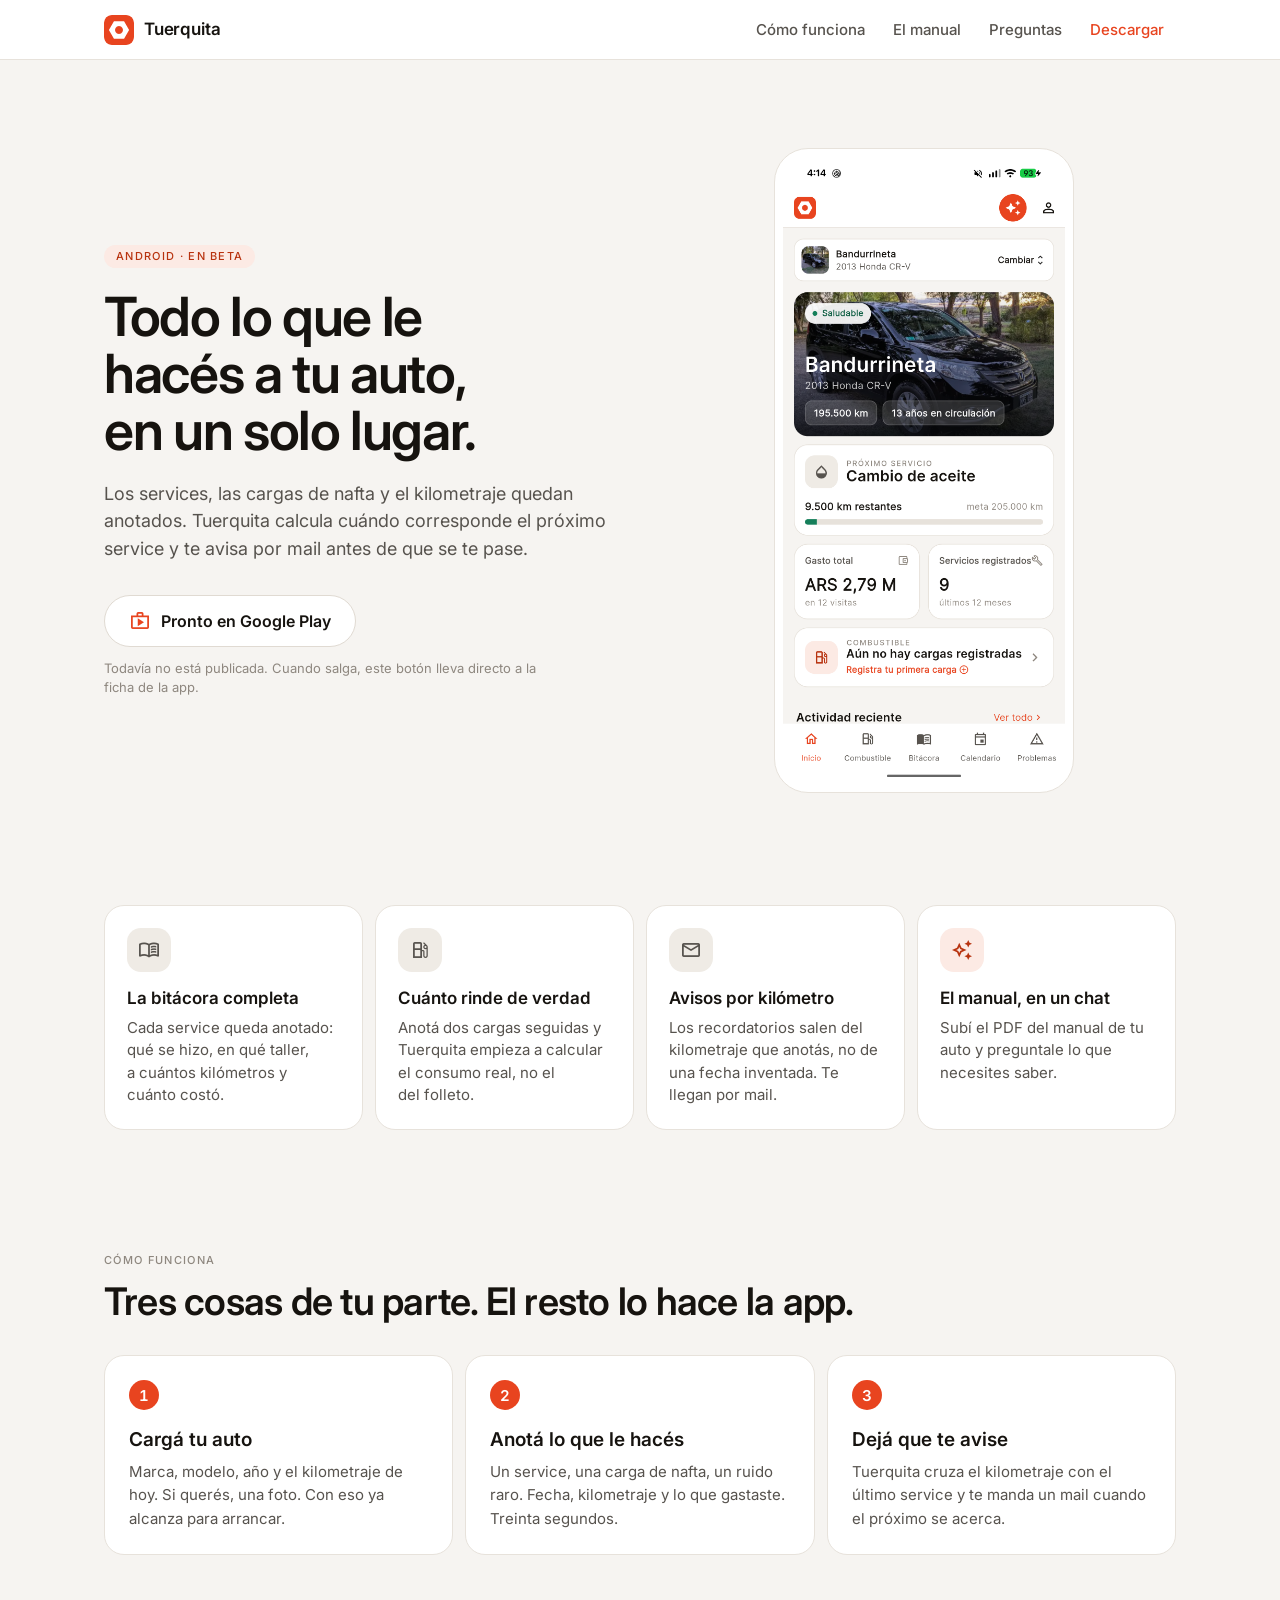
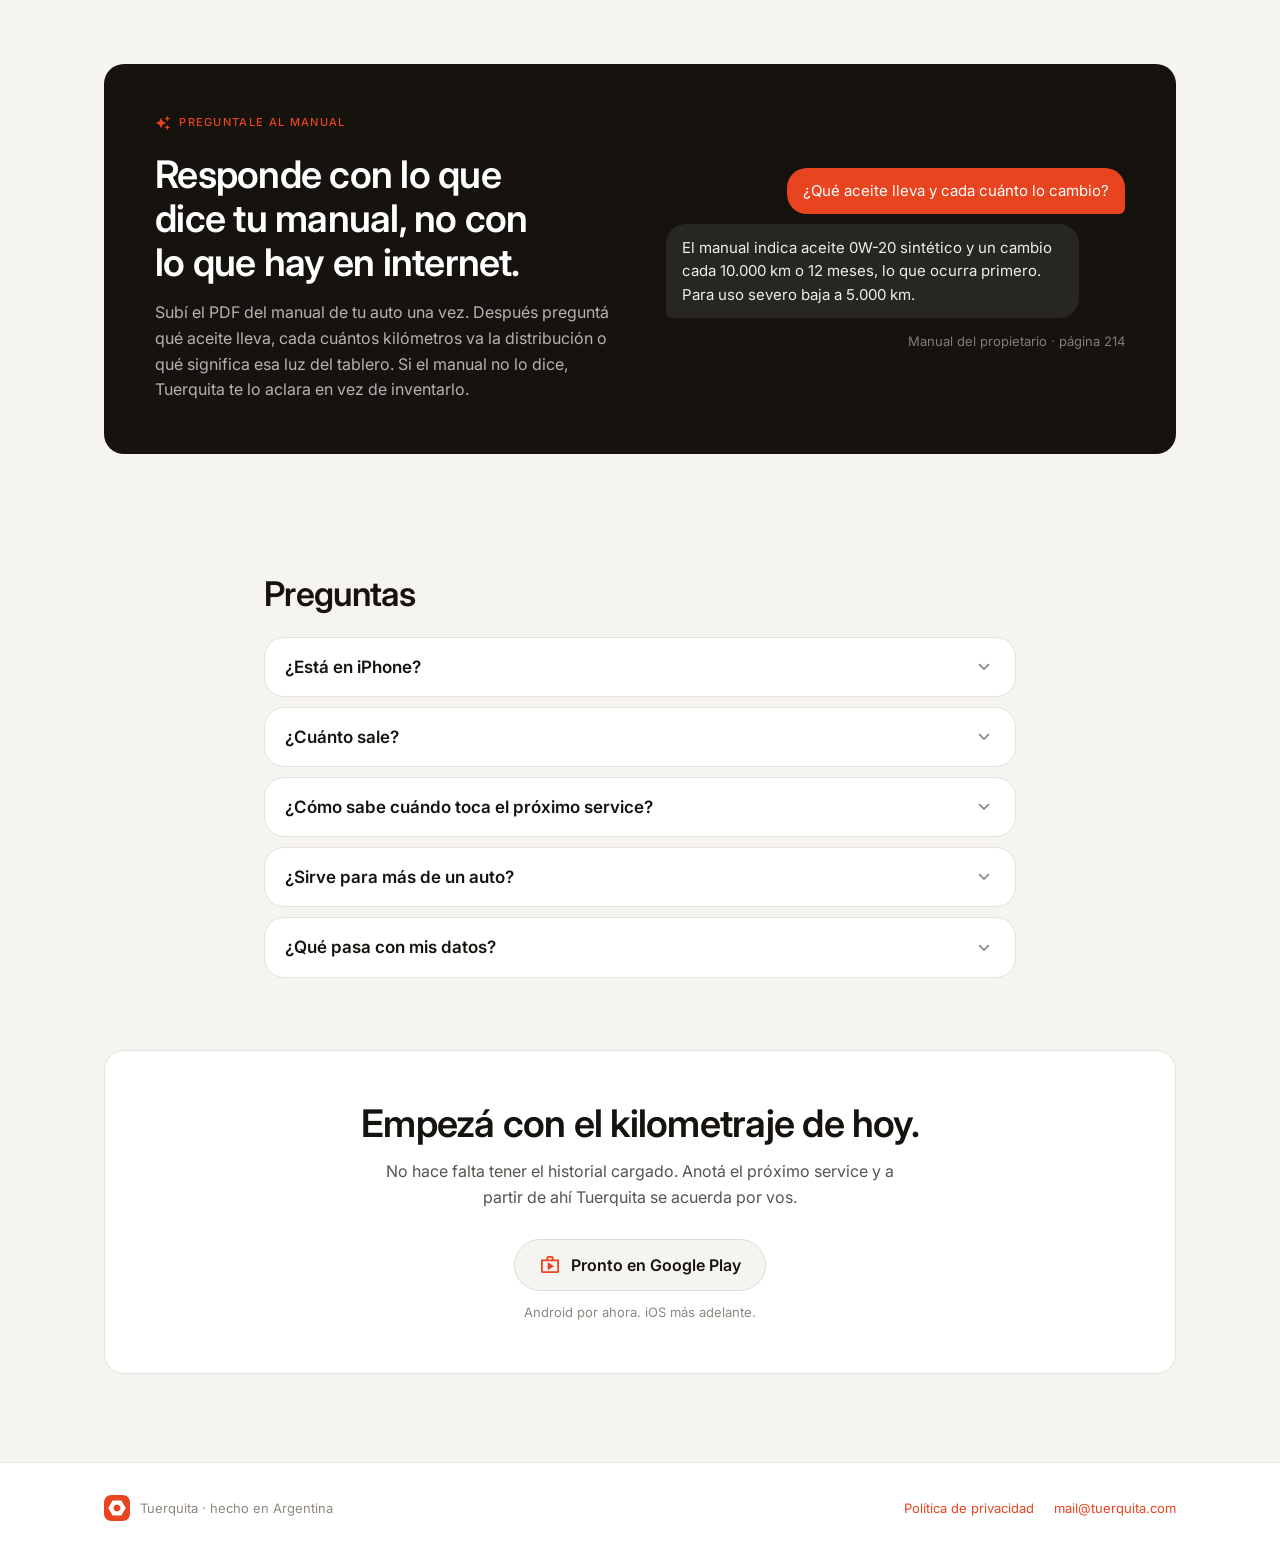
==== index.html @ f05c5389 "Add privacy policy page, robots.txt, and sitemap.xml - Created a new privacy policy page (privacidad" ====
<!DOCTYPE html>
<html lang="es-AR">
<head>
<meta charset="utf-8">
<meta name="viewport" content="width=device-width, initial-scale=1">
<title>Tuerquita — el mantenimiento de tu auto, en un solo lugar</title>
<meta name="description" content="Tuerquita anota los services, las cargas de nafta y el kilometraje de tu auto, te avisa por mail cuándo corresponde el próximo service y responde tus dudas con el manual que subís vos. App para Android.">
<link rel="canonical" href="https://tuerquita.com/">
<meta property="og:type" content="website">
<meta property="og:site_name" content="Tuerquita">
<meta property="og:title" content="Tuerquita — el mantenimiento de tu auto, en un solo lugar">
<meta property="og:description" content="Tuerquita anota los services, las cargas de nafta y el kilometraje de tu auto, te avisa por mail cuándo corresponde el próximo service y responde tus dudas con el manual que subís vos. App para Android.">
<meta property="og:image" content="https://tuerquita.com/assets/app_icon.png">
<meta property="og:locale" content="es_AR">
<meta name="twitter:card" content="summary">
<meta name="theme-color" content="#E8441F">
<link rel="icon" href="assets/logo.svg">
<link rel="apple-touch-icon" href="assets/app_icon.png">
<link rel="stylesheet" href="css/styles.css">
<style>
  html { scroll-behavior: smooth; }
  body { margin: 0; background: var(--bg-page); color: var(--text-primary); font-family: var(--font-sans); -webkit-font-smoothing: antialiased; }
  a { color: var(--text-link); text-decoration: none; }
  a:hover { color: var(--tq-brand-pressed); }
  img { max-width: 100%; }
  nav a:hover, footer a:hover { color: var(--tq-brand-pressed); }
  [data-faq] > div:first-child:hover { background: var(--tq-canvas); }
  [data-cta="play"] a:hover { background: var(--action-primary-bg-pressed); color: var(--action-primary-fg); }
</style>
</head>
<body>
<div style="min-height: 100vh; background: var(--bg-page)">

  <header style="position: sticky; top: 0; z-index: 20; background: var(--surface-card); border-bottom: 1px solid var(--border-default)">
    <div style="max-width: 1120px; margin: 0 auto; padding: 12px 24px; display: flex; align-items: center; justify-content: space-between; gap: 24px">
      <a href="#" style="display: flex; align-items: center; gap: 10px; color: var(--text-primary)">
        <img src="assets/logo.svg" alt="Tuerquita" style="width: 30px; height: 30px; border-radius: 8px; display: block">
        <span style="font: 600 17px/1 var(--font-sans); letter-spacing: -0.01em">Tuerquita</span>
      </a>
      <nav style="display: flex; align-items: center; gap: 4px; flex-wrap: wrap; justify-content: flex-end">
        <a href="#funciona" style="padding: 10px 12px; font: 500 15px/1 var(--font-sans); color: var(--text-secondary)">Cómo funciona</a>
        <a href="#manual" style="padding: 10px 12px; font: 500 15px/1 var(--font-sans); color: var(--text-secondary)">El manual</a>
        <a href="#preguntas" style="padding: 10px 12px; font: 500 15px/1 var(--font-sans); color: var(--text-secondary)">Preguntas</a>
        <a href="#descargar" style="padding: 10px 12px; font: 500 15px/1 var(--font-sans); color: var(--text-link)">Descargar</a>
      </nav>
    </div>
  </header>

  <section style="max-width: 1120px; margin: 0 auto; padding: clamp(40px, 7vw, 88px) 24px clamp(32px, 5vw, 64px)">
    <div style="display: grid; grid-template-columns: repeat(auto-fit, minmax(320px, 1fr)); gap: clamp(32px, 5vw, 72px); align-items: center">
      <div>
        <div style="display: inline-flex; align-items: center; gap: 8px; background: var(--tq-brand-tint); color: var(--tint-attention-fg); border-radius: var(--radius-full); padding: 6px 12px; font: 500 11px/1 var(--font-sans); text-transform: uppercase; letter-spacing: 0.12em">Android · en beta</div>
        <h1 style="margin: 20px 0 0; font: 600 clamp(34px, 5.4vw, 54px)/1.06 var(--font-sans); letter-spacing: -0.025em; text-wrap: balance">Todo lo que le hacés a tu auto, en un solo lugar.</h1>
        <p style="margin: 20px 0 0; max-width: 30em; font: 400 clamp(16px, 1.6vw, 18px)/1.55 var(--font-sans); color: var(--text-secondary); text-wrap: pretty">Los services, las cargas de nafta y el kilometraje quedan anotados. Tuerquita calcula cuándo corresponde el próximo service y te avisa por mail antes de que se te pase.</p>
        <div style="margin-top: 32px; display: flex; flex-direction: column; align-items: flex-start; gap: 12px">
          <div data-cta="play" style="display: none">
            <a href="#" data-play-link target="_blank" rel="noopener" style="display: inline-flex; align-items: center; gap: 10px; min-height: 52px; padding: 0 24px; border-radius: var(--radius-full); background: var(--action-primary-bg); color: var(--action-primary-fg); font: 600 16px/1 var(--font-sans)">
              <span class="tq-icon" aria-hidden="true" style="font-family: 'Material Symbols Outlined'; font-size: 22px; line-height: 1">shop</span>Descargar en Google Play</a>
            <p style="margin: 0; font: 400 13px/1.45 var(--font-sans); color: var(--text-tertiary)">Gratis mientras esté en beta. Para Android 8 o más nuevo.</p>
          </div>
          <div data-cta="soon" style="display: contents">
            <div style="display: inline-flex; align-items: center; gap: 10px; min-height: 52px; padding: 0 24px; border-radius: var(--radius-full); background: var(--surface-card); border: 1px solid var(--action-secondary-border); color: var(--text-primary); font: 600 16px/1 var(--font-sans)">
              <span class="tq-icon" aria-hidden="true" style="font-family: 'Material Symbols Outlined'; font-size: 22px; line-height: 1; color: var(--tq-brand)">shop</span>Pronto en Google Play</div>
            <p style="margin: 0; max-width: 34em; font: 400 13px/1.45 var(--font-sans); color: var(--text-tertiary); text-wrap: pretty">Todavía no está publicada. Cuando salga, este botón lleva directo a la ficha de la app.</p>
          </div>
        </div>
      </div>
      <div style="display: flex; justify-content: center">
        <div style="width: min(300px, 78vw); border: 1px solid var(--border-default); border-radius: 34px; padding: 8px; background: var(--surface-card)">
          <img src="assets/screen-inicio.png" alt="Pantalla de inicio de Tuerquita con el auto, el próximo service y los gastos" style="display: block; width: 100%; border-radius: 26px">
        </div>
      </div>
    </div>
  </section>

  <section style="max-width: 1120px; margin: 0 auto; padding: clamp(24px, 4vw, 48px) 24px">
    <div style="display: grid; grid-template-columns: repeat(auto-fit, minmax(250px, 1fr)); gap: 12px">
      <div style="background: var(--surface-card); border: 1px solid var(--border-default); border-radius: var(--radius-lg); padding: 22px">
        <div style="width: 44px; height: 44px; border-radius: var(--radius-md); background: var(--tile-bg); display: grid; place-items: center">
          <span class="tq-icon" aria-hidden="true" style="font-family: 'Material Symbols Outlined'; font-size: 22px; color: var(--tile-fg)">menu_book</span>
        </div>
        <h3 style="margin: 16px 0 0; font: 600 17px/1.25 var(--font-sans)">La bitácora completa</h3>
        <p style="margin: 8px 0 0; font: 400 15px/1.5 var(--font-sans); color: var(--text-secondary); text-wrap: pretty">Cada service queda anotado: qué se hizo, en qué taller, a cuántos kilómetros y cuánto costó.</p>
      </div>
      <div style="background: var(--surface-card); border: 1px solid var(--border-default); border-radius: var(--radius-lg); padding: 22px">
        <div style="width: 44px; height: 44px; border-radius: var(--radius-md); background: var(--tile-bg); display: grid; place-items: center">
          <span class="tq-icon" aria-hidden="true" style="font-family: 'Material Symbols Outlined'; font-size: 22px; color: var(--tile-fg)">local_gas_station</span>
        </div>
        <h3 style="margin: 16px 0 0; font: 600 17px/1.25 var(--font-sans)">Cuánto rinde de verdad</h3>
        <p style="margin: 8px 0 0; font: 400 15px/1.5 var(--font-sans); color: var(--text-secondary); text-wrap: pretty">Anotá dos cargas seguidas y Tuerquita empieza a calcular el consumo real, no el del folleto.</p>
      </div>
      <div style="background: var(--surface-card); border: 1px solid var(--border-default); border-radius: var(--radius-lg); padding: 22px">
        <div style="width: 44px; height: 44px; border-radius: var(--radius-md); background: var(--tile-bg); display: grid; place-items: center">
          <span class="tq-icon" aria-hidden="true" style="font-family: 'Material Symbols Outlined'; font-size: 22px; color: var(--tile-fg)">mail</span>
        </div>
        <h3 style="margin: 16px 0 0; font: 600 17px/1.25 var(--font-sans)">Avisos por kilómetro</h3>
        <p style="margin: 8px 0 0; font: 400 15px/1.5 var(--font-sans); color: var(--text-secondary); text-wrap: pretty">Los recordatorios salen del kilometraje que anotás, no de una fecha inventada. Te llegan por mail.</p>
      </div>
      <div style="background: var(--surface-card); border: 1px solid var(--border-default); border-radius: var(--radius-lg); padding: 22px">
        <div style="width: 44px; height: 44px; border-radius: var(--radius-md); background: var(--tint-attention); display: grid; place-items: center">
          <span class="tq-icon" aria-hidden="true" style="font-family: 'Material Symbols Outlined'; font-size: 22px; color: var(--tint-attention-fg)">auto_awesome</span>
        </div>
        <h3 style="margin: 16px 0 0; font: 600 17px/1.25 var(--font-sans)">El manual, en un chat</h3>
        <p style="margin: 8px 0 0; font: 400 15px/1.5 var(--font-sans); color: var(--text-secondary); text-wrap: pretty">Subí el PDF del manual de tu auto y preguntale lo que necesites saber.</p>
      </div>
    </div>
  </section>

  <section id="funciona" style="max-width: 1120px; margin: 0 auto; padding: clamp(40px, 6vw, 80px) 24px">
    <p style="margin: 0; font: 500 11px/1 var(--font-sans); text-transform: uppercase; letter-spacing: 0.12em; color: var(--text-tertiary)">Cómo funciona</p>
    <h2 style="margin: 14px 0 0; max-width: 22em; font: 600 clamp(26px, 3.4vw, 38px)/1.15 var(--font-sans); letter-spacing: -0.02em; text-wrap: balance">Tres cosas de tu parte. El resto lo hace la app.</h2>
    <div style="margin-top: 32px; display: grid; grid-template-columns: repeat(auto-fit, minmax(260px, 1fr)); gap: 12px">
      <div style="background: var(--surface-card); border: 1px solid var(--border-default); border-radius: var(--radius-lg); padding: 24px">
        <span style="display: inline-grid; place-items: center; width: 30px; height: 30px; border-radius: var(--radius-full); background: var(--tq-brand); color: var(--action-primary-fg); font: 600 15px/1 var(--font-sans); font-variant-numeric: tabular-nums">1</span>
        <h3 style="margin: 18px 0 0; font: 600 19px/1.25 var(--font-sans)">Cargá tu auto</h3>
        <p style="margin: 8px 0 0; font: 400 15px/1.55 var(--font-sans); color: var(--text-secondary); text-wrap: pretty">Marca, modelo, año y el kilometraje de hoy. Si querés, una foto. Con eso ya alcanza para arrancar.</p>
      </div>
      <div style="background: var(--surface-card); border: 1px solid var(--border-default); border-radius: var(--radius-lg); padding: 24px">
        <span style="display: inline-grid; place-items: center; width: 30px; height: 30px; border-radius: var(--radius-full); background: var(--tq-brand); color: var(--action-primary-fg); font: 600 15px/1 var(--font-sans); font-variant-numeric: tabular-nums">2</span>
        <h3 style="margin: 18px 0 0; font: 600 19px/1.25 var(--font-sans)">Anotá lo que le hacés</h3>
        <p style="margin: 8px 0 0; font: 400 15px/1.55 var(--font-sans); color: var(--text-secondary); text-wrap: pretty">Un service, una carga de nafta, un ruido raro. Fecha, kilometraje y lo que gastaste. Treinta segundos.</p>
      </div>
      <div style="background: var(--surface-card); border: 1px solid var(--border-default); border-radius: var(--radius-lg); padding: 24px">
        <span style="display: inline-grid; place-items: center; width: 30px; height: 30px; border-radius: var(--radius-full); background: var(--tq-brand); color: var(--action-primary-fg); font: 600 15px/1 var(--font-sans); font-variant-numeric: tabular-nums">3</span>
        <h3 style="margin: 18px 0 0; font: 600 19px/1.25 var(--font-sans)">Dejá que te avise</h3>
        <p style="margin: 8px 0 0; font: 400 15px/1.55 var(--font-sans); color: var(--text-secondary); text-wrap: pretty">Tuerquita cruza el kilometraje con el último service y te manda un mail cuando el próximo se acerca.</p>
      </div>
    </div>
  </section>

  <section id="manual" style="max-width: 1120px; margin: 0 auto; padding: clamp(16px, 3vw, 32px) 24px clamp(40px, 6vw, 72px)">
    <div style="background: var(--surface-inverse); border-radius: var(--radius-lg); padding: clamp(28px, 4vw, 56px); display: grid; grid-template-columns: repeat(auto-fit, minmax(280px, 1fr)); gap: clamp(28px, 4vw, 56px); align-items: center">
      <div>
        <div style="display: inline-flex; align-items: center; gap: 8px; color: var(--tq-brand); font: 500 11px/1 var(--font-sans); text-transform: uppercase; letter-spacing: 0.12em">
          <span class="tq-icon" aria-hidden="true" style="font-family: 'Material Symbols Outlined'; font-size: 16px; font-variation-settings: 'FILL' 1">auto_awesome</span>Preguntale al manual</div>
        <h2 style="margin: 16px 0 0; color: #FFFFFF; font: 600 clamp(26px, 3.4vw, 38px)/1.15 var(--font-sans); letter-spacing: -0.02em; text-wrap: balance">Responde con lo que dice tu manual, no con lo que hay en internet.</h2>
        <p style="margin: 16px 0 0; max-width: 30em; font: 400 16px/1.6 var(--font-sans); color: rgba(255,255,255,.68); text-wrap: pretty">Subí el PDF del manual de tu auto una vez. Después preguntá qué aceite lleva, cada cuántos kilómetros va la distribución o qué significa esa luz del tablero. Si el manual no lo dice, Tuerquita te lo aclara en vez de inventarlo.</p>
      </div>
      <div style="display: flex; flex-direction: column; gap: 10px">
        <div style="align-self: flex-end; max-width: 84%; background: var(--tq-brand); color: #FFFFFF; border-radius: 20px 20px 6px 20px; padding: 12px 16px; font: 400 15px/1.5 var(--font-sans)">¿Qué aceite lleva y cada cuánto lo cambio?</div>
        <div style="align-self: flex-start; max-width: 90%; background: rgba(255,255,255,.08); color: rgba(255,255,255,.92); border-radius: 20px 20px 20px 6px; padding: 12px 16px; font: 400 15px/1.55 var(--font-sans)">El manual indica aceite 0W-20 sintético y un cambio cada 10.000 km o 12 meses, lo que ocurra primero. Para uso severo baja a 5.000 km.</div>
        <p style="margin: 4px 0 0; text-align: right; font: 400 13px/1.4 var(--font-sans); color: rgba(255,255,255,.45)">Manual del propietario · página 214</p>
      </div>
    </div>
  </section>

  <section id="preguntas" style="max-width: 800px; margin: 0 auto; padding: clamp(24px, 4vw, 48px) 24px clamp(40px, 6vw, 72px)">
    <h2 style="margin: 0 0 24px; font: 600 clamp(26px, 3.4vw, 34px)/1.15 var(--font-sans); letter-spacing: -0.02em">Preguntas</h2>
    <div style="display: flex; flex-direction: column; gap: 10px">

      <div data-faq="" style="background: var(--surface-card); border: 1px solid var(--border-default); border-radius: var(--radius-lg); overflow: hidden">
        <div style="display: flex; align-items: center; justify-content: space-between; gap: 16px; padding: 18px 20px; min-height: 44px; cursor: pointer">
          <span style="font: 600 17px/1.3 var(--font-sans)">¿Está en iPhone?</span>
          <span class="tq-icon" aria-hidden="true" style="font-family: 'Material Symbols Outlined'; font-size: 22px; color: var(--text-tertiary); transition: transform 180ms var(--ease-out); transform: rotate(0deg)">expand_more</span>
        </div>
        <div style="display: grid; grid-template-rows: 0fr; transition: grid-template-rows 180ms var(--ease-out)">
          <div style="overflow: hidden">
            <p style="margin: 0; border-top: 1px solid var(--border-default); padding: 14px 20px 18px; font: 400 15px/1.6 var(--font-sans); color: var(--text-secondary)">Todavía no. Tuerquita arrancó en Android y la versión para iOS está en camino, pero no hay fecha. Cuando exista, va a estar acá.</p>
          </div>
        </div>
      </div>

      <div data-faq="" style="background: var(--surface-card); border: 1px solid var(--border-default); border-radius: var(--radius-lg); overflow: hidden">
        <div style="display: flex; align-items: center; justify-content: space-between; gap: 16px; padding: 18px 20px; min-height: 44px; cursor: pointer">
          <span style="font: 600 17px/1.3 var(--font-sans)">¿Cuánto sale?</span>
          <span class="tq-icon" aria-hidden="true" style="font-family: 'Material Symbols Outlined'; font-size: 22px; color: var(--text-tertiary); transition: transform 180ms var(--ease-out); transform: rotate(0deg)">expand_more</span>
        </div>
        <div style="display: grid; grid-template-rows: 0fr; transition: grid-template-rows 180ms var(--ease-out)">
          <div style="overflow: hidden">
            <p style="margin: 0; border-top: 1px solid var(--border-default); padding: 14px 20px 18px; font: 400 15px/1.6 var(--font-sans); color: var(--text-secondary)">Nada mientras esté en beta. Más adelante va a haber un plan pago con funciones extra, y el historial que hayas cargado hasta entonces sigue siendo tuyo y accesible.</p>
          </div>
        </div>
      </div>

      <div data-faq="" style="background: var(--surface-card); border: 1px solid var(--border-default); border-radius: var(--radius-lg); overflow: hidden">
        <div style="display: flex; align-items: center; justify-content: space-between; gap: 16px; padding: 18px 20px; min-height: 44px; cursor: pointer">
          <span style="font: 600 17px/1.3 var(--font-sans)">¿Cómo sabe cuándo toca el próximo service?</span>
          <span class="tq-icon" aria-hidden="true" style="font-family: 'Material Symbols Outlined'; font-size: 22px; color: var(--text-tertiary); transition: transform 180ms var(--ease-out); transform: rotate(0deg)">expand_more</span>
        </div>
        <div style="display: grid; grid-template-rows: 0fr; transition: grid-template-rows 180ms var(--ease-out)">
          <div style="overflow: hidden">
            <p style="margin: 0; border-top: 1px solid var(--border-default); padding: 14px 20px 18px; font: 400 15px/1.6 var(--font-sans); color: var(--text-secondary)">Por el kilometraje. Cada vez que anotás una carga o un service actualizás el odómetro, y Tuerquita compara contra el intervalo del service anterior. Cuando falta poco, te llega un mail.</p>
          </div>
        </div>
      </div>

      <div data-faq="" style="background: var(--surface-card); border: 1px solid var(--border-default); border-radius: var(--radius-lg); overflow: hidden">
        <div style="display: flex; align-items: center; justify-content: space-between; gap: 16px; padding: 18px 20px; min-height: 44px; cursor: pointer">
          <span style="font: 600 17px/1.3 var(--font-sans)">¿Sirve para más de un auto?</span>
          <span class="tq-icon" aria-hidden="true" style="font-family: 'Material Symbols Outlined'; font-size: 22px; color: var(--text-tertiary); transition: transform 180ms var(--ease-out); transform: rotate(0deg)">expand_more</span>
        </div>
        <div style="display: grid; grid-template-rows: 0fr; transition: grid-template-rows 180ms var(--ease-out)">
          <div style="overflow: hidden">
            <p style="margin: 0; border-top: 1px solid var(--border-default); padding: 14px 20px 18px; font: 400 15px/1.6 var(--font-sans); color: var(--text-secondary)">Sí. Podés tener varios autos y cambiar de uno a otro desde arriba de cada pantalla. Cada uno lleva su propia bitácora, sus cargas y sus recordatorios.</p>
          </div>
        </div>
      </div>

      <div data-faq="" style="background: var(--surface-card); border: 1px solid var(--border-default); border-radius: var(--radius-lg); overflow: hidden">
        <div style="display: flex; align-items: center; justify-content: space-between; gap: 16px; padding: 18px 20px; min-height: 44px; cursor: pointer">
          <span style="font: 600 17px/1.3 var(--font-sans)">¿Qué pasa con mis datos?</span>
          <span class="tq-icon" aria-hidden="true" style="font-family: 'Material Symbols Outlined'; font-size: 22px; color: var(--text-tertiary); transition: transform 180ms var(--ease-out); transform: rotate(0deg)">expand_more</span>
        </div>
        <div style="display: grid; grid-template-rows: 0fr; transition: grid-template-rows 180ms var(--ease-out)">
          <div style="overflow: hidden">
            <p style="margin: 0; border-top: 1px solid var(--border-default); padding: 14px 20px 18px; font: 400 15px/1.6 var(--font-sans); color: var(--text-secondary)">No se venden ni se comparten con anunciantes. No hay publicidad ni rastreo de terceros. Están para que la app funcione y nada más. Está todo explicado en la <a href="privacidad.html">política de privacidad</a>.</p>
          </div>
        </div>
      </div>

    </div>
  </section>

  <section id="descargar" style="max-width: 1120px; margin: 0 auto; padding: 0 24px clamp(48px, 7vw, 88px)">
    <div style="background: var(--surface-card); border: 1px solid var(--border-default); border-radius: var(--radius-lg); padding: clamp(28px, 4vw, 56px); text-align: center">
      <h2 style="margin: 0 auto; max-width: 20em; font: 600 clamp(26px, 3.4vw, 38px)/1.15 var(--font-sans); letter-spacing: -0.02em; text-wrap: balance">Empezá con el kilometraje de hoy.</h2>
      <p style="margin: 14px auto 0; max-width: 34em; font: 400 16px/1.6 var(--font-sans); color: var(--text-secondary); text-wrap: pretty">No hace falta tener el historial cargado. Anotá el próximo service y a partir de ahí Tuerquita se acuerda por vos.</p>
      <div style="margin-top: 28px; display: flex; flex-direction: column; align-items: center; gap: 12px">
        <div data-cta="play" style="display: none">
          <a href="#" data-play-link target="_blank" rel="noopener" style="display: inline-flex; align-items: center; gap: 10px; min-height: 52px; padding: 0 24px; border-radius: var(--radius-full); background: var(--action-primary-bg); color: var(--action-primary-fg); font: 600 16px/1 var(--font-sans)">
            <span class="tq-icon" aria-hidden="true" style="font-family: 'Material Symbols Outlined'; font-size: 22px; line-height: 1">shop</span>Descargar en Google Play</a>
        </div>
        <div data-cta="soon" style="display: contents">
          <div style="display: inline-flex; align-items: center; gap: 10px; min-height: 52px; padding: 0 24px; border-radius: var(--radius-full); background: var(--tq-canvas); border: 1px solid var(--action-secondary-border); color: var(--text-primary); font: 600 16px/1 var(--font-sans)">
            <span class="tq-icon" aria-hidden="true" style="font-family: 'Material Symbols Outlined'; font-size: 22px; line-height: 1; color: var(--tq-brand)">shop</span>Pronto en Google Play</div>
        </div>
        <p style="margin: 0; font: 400 13px/1.45 var(--font-sans); color: var(--text-tertiary)">Android por ahora. iOS más adelante.</p>
      </div>
    </div>
  </section>

  <footer style="border-top: 1px solid var(--border-default); background: var(--surface-card)">
    <div style="max-width: 1120px; margin: 0 auto; padding: 32px 24px 40px; display: flex; flex-wrap: wrap; gap: 24px; align-items: center; justify-content: space-between">
      <div style="display: flex; align-items: center; gap: 10px">
        <img src="assets/logo.svg" alt="" style="width: 26px; height: 26px; border-radius: 7px; display: block">
        <span style="font: 400 13px/1.4 var(--font-sans); color: var(--text-tertiary)">Tuerquita · hecho en Argentina</span>
      </div>
      <div style="display: flex; flex-wrap: wrap; gap: 20px; align-items: center">
        <a href="privacidad.html" style="font: 400 13px/1.4 var(--font-sans)">Política de privacidad</a>
        <a href="mailto:mail@tuerquita.com" style="font: 400 13px/1.4 var(--font-sans)">mail@tuerquita.com</a>
      </div>
    </div>
  </footer>

</div>
<script src="app.js"></script>
</body>
</html>
---- css/styles.css ----
/* Tuerquita design system — global entry point. Imports only. */
@import url("tokens/fonts.css");
@import url("tokens/colors.css");
@import url("tokens/typography.css");
@import url("tokens/spacing.css");
@import url("tokens/radius.css");
@import url("tokens/elevation.css");
@import url("tokens/motion.css");
@import url("tokens/base.css");
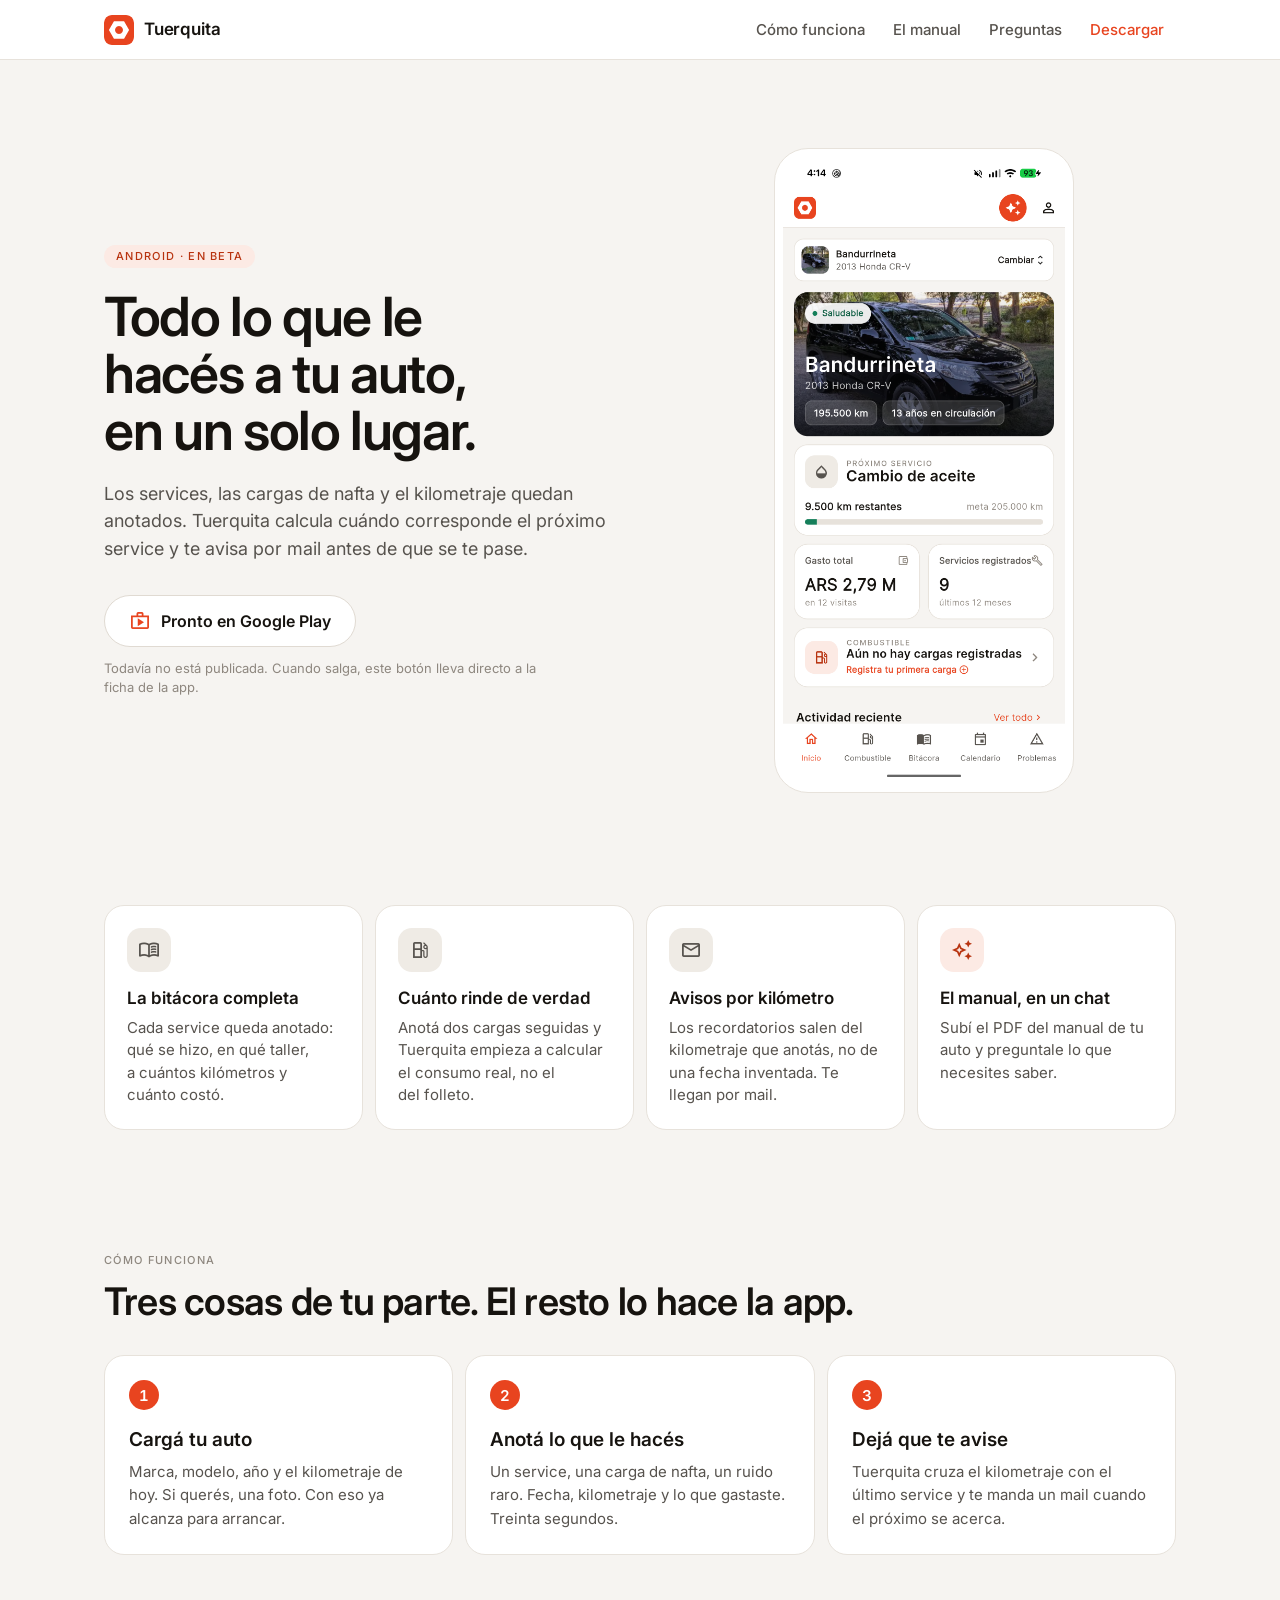
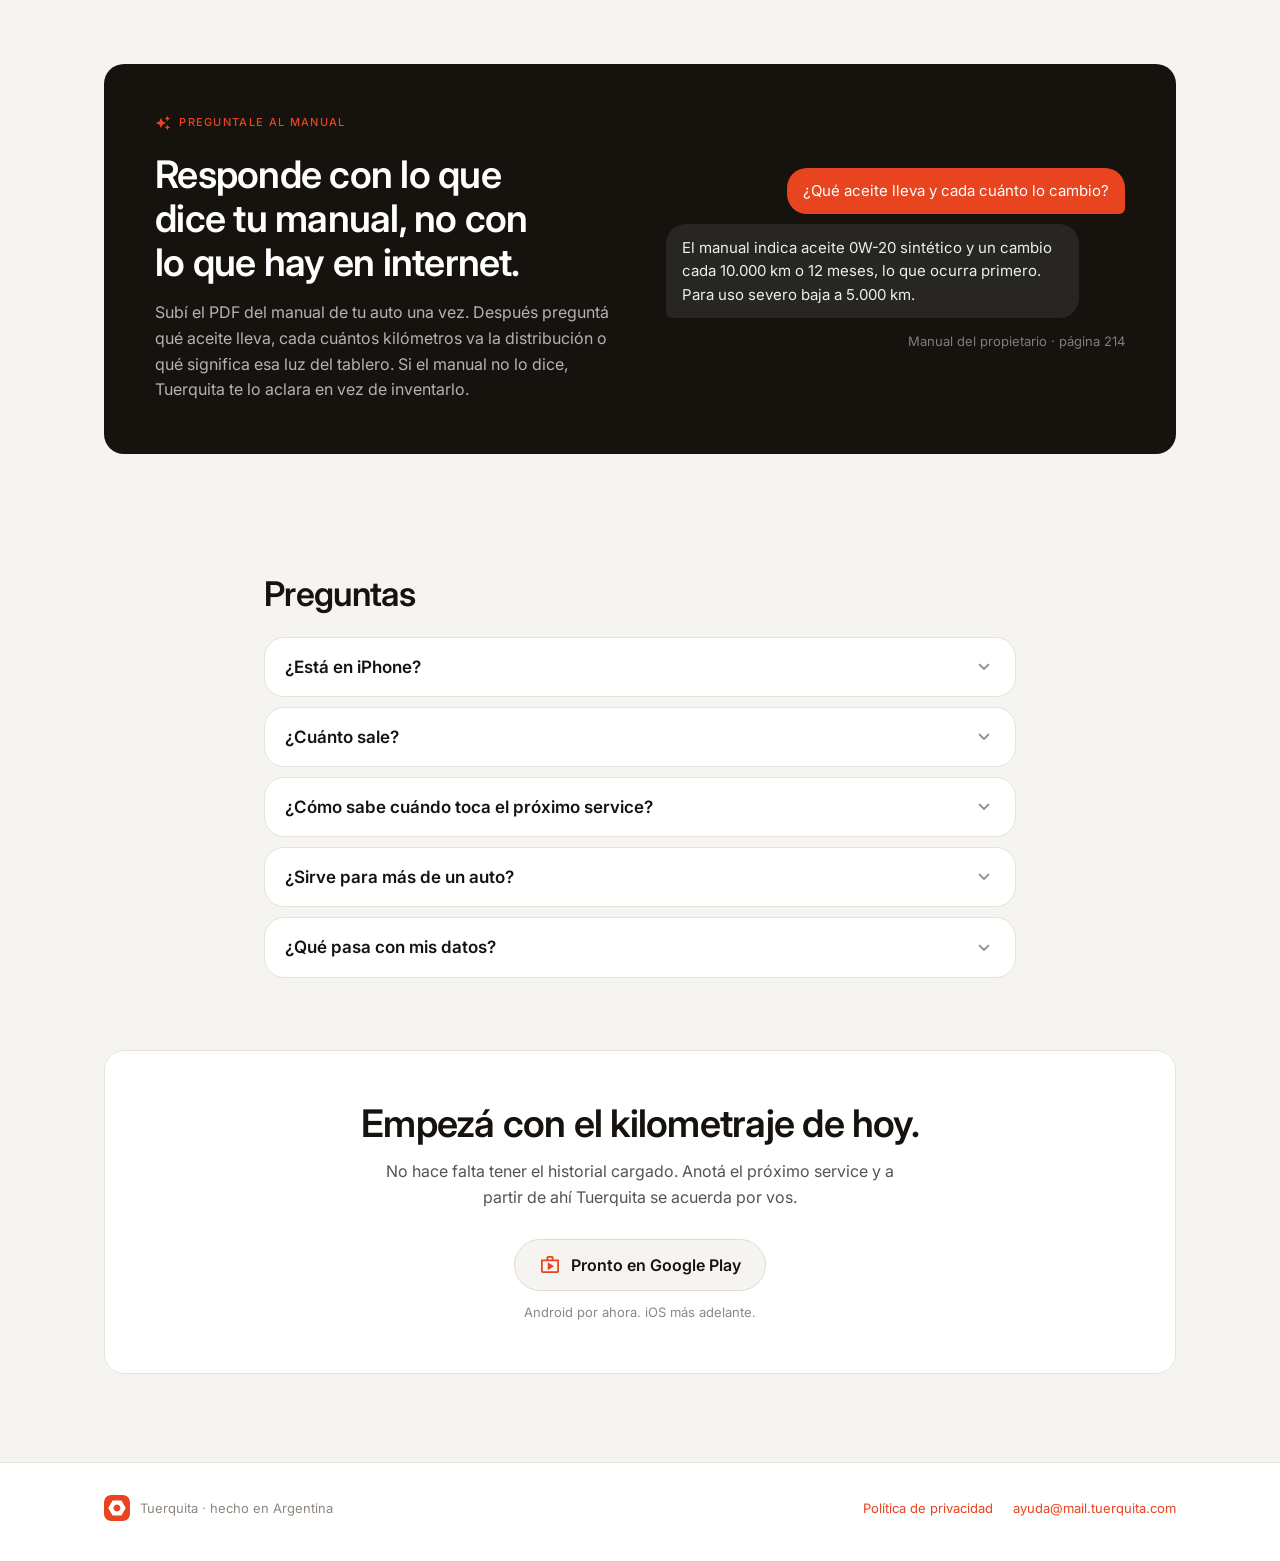
==== commit a5fe1cb0: "Split contact email into ayuda/privacidad/baja addresses Use ayuda@mail.tuerquita.com for general co" ====
--- a/index.html
+++ b/index.html
@@ -237,7 +237,7 @@
       </div>
       <div style="display: flex; flex-wrap: wrap; gap: 20px; align-items: center">
         <a href="privacidad.html" style="font: 400 13px/1.4 var(--font-sans)">Política de privacidad</a>
-        <a href="mailto:mail@tuerquita.com" style="font: 400 13px/1.4 var(--font-sans)">mail@tuerquita.com</a>
+        <a href="mailto:ayuda@mail.tuerquita.com" style="font: 400 13px/1.4 var(--font-sans)">ayuda@mail.tuerquita.com</a>
       </div>
     </div>
   </footer>
